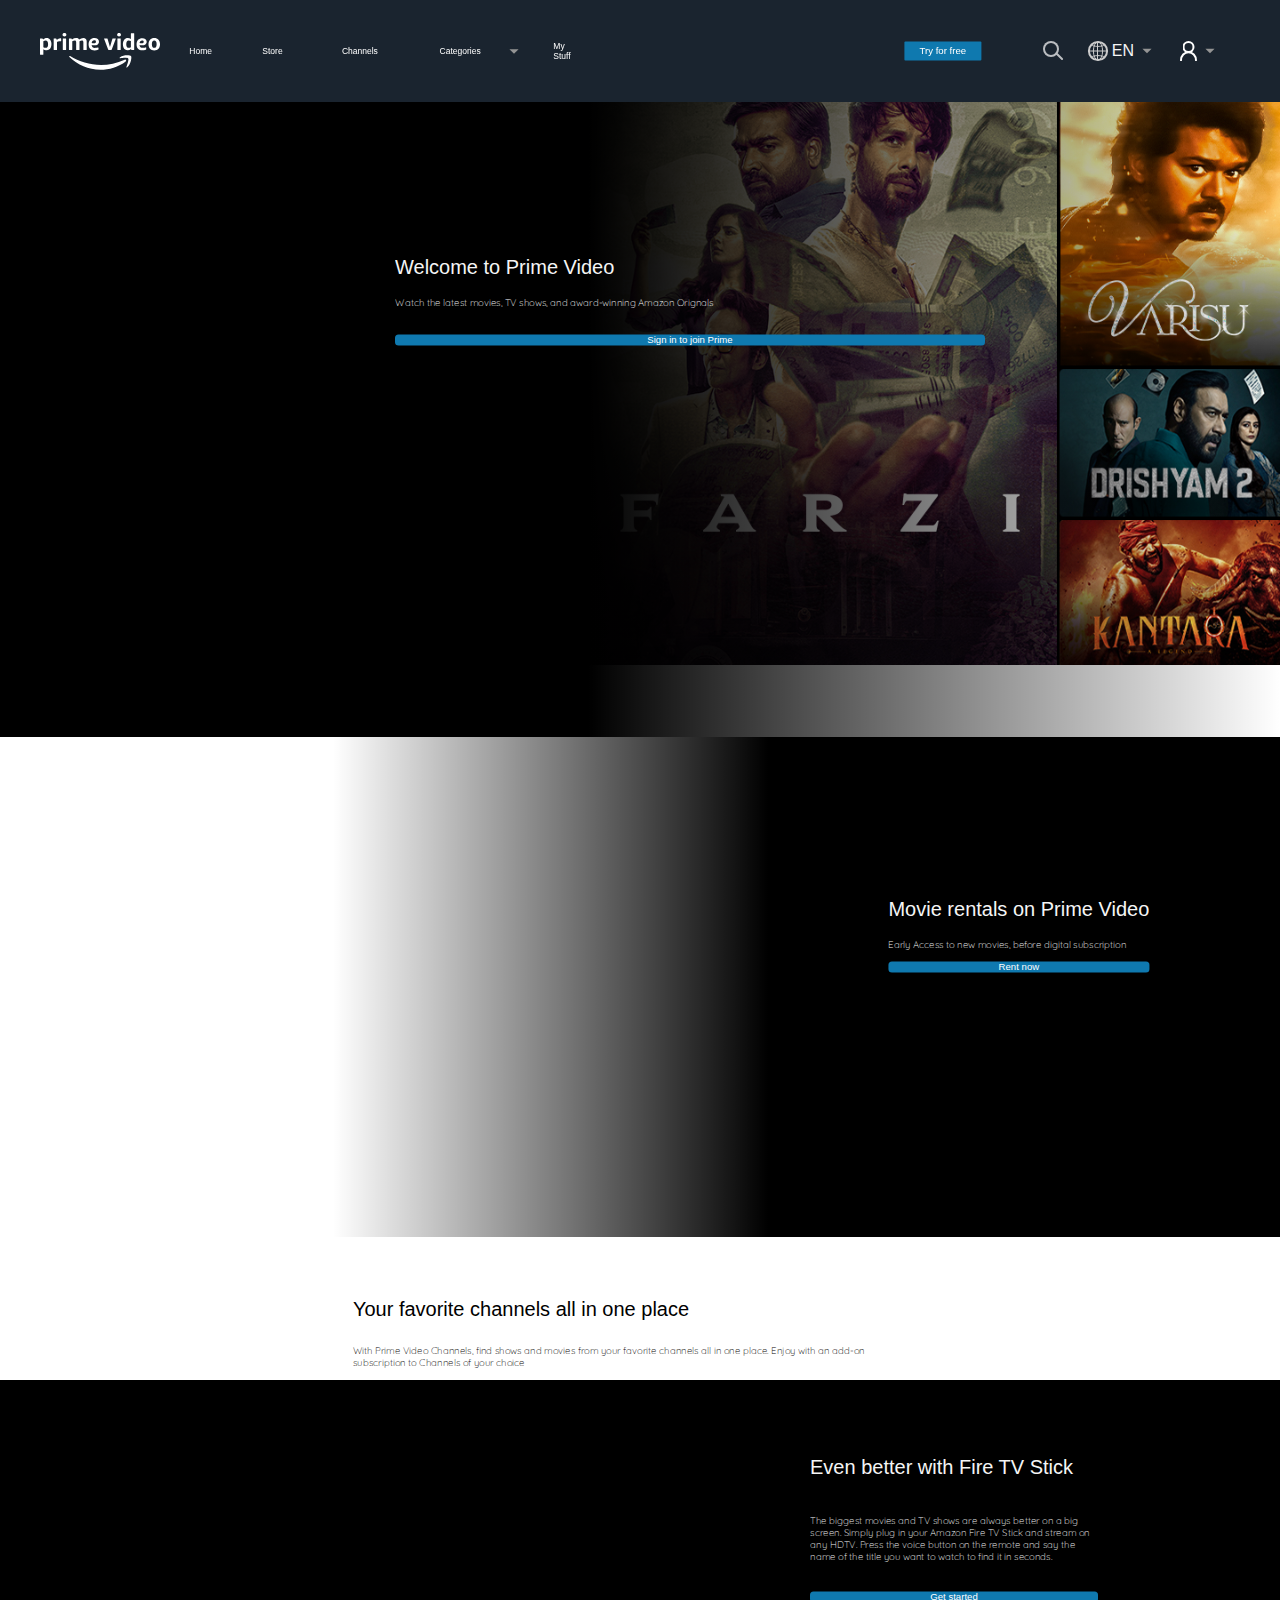
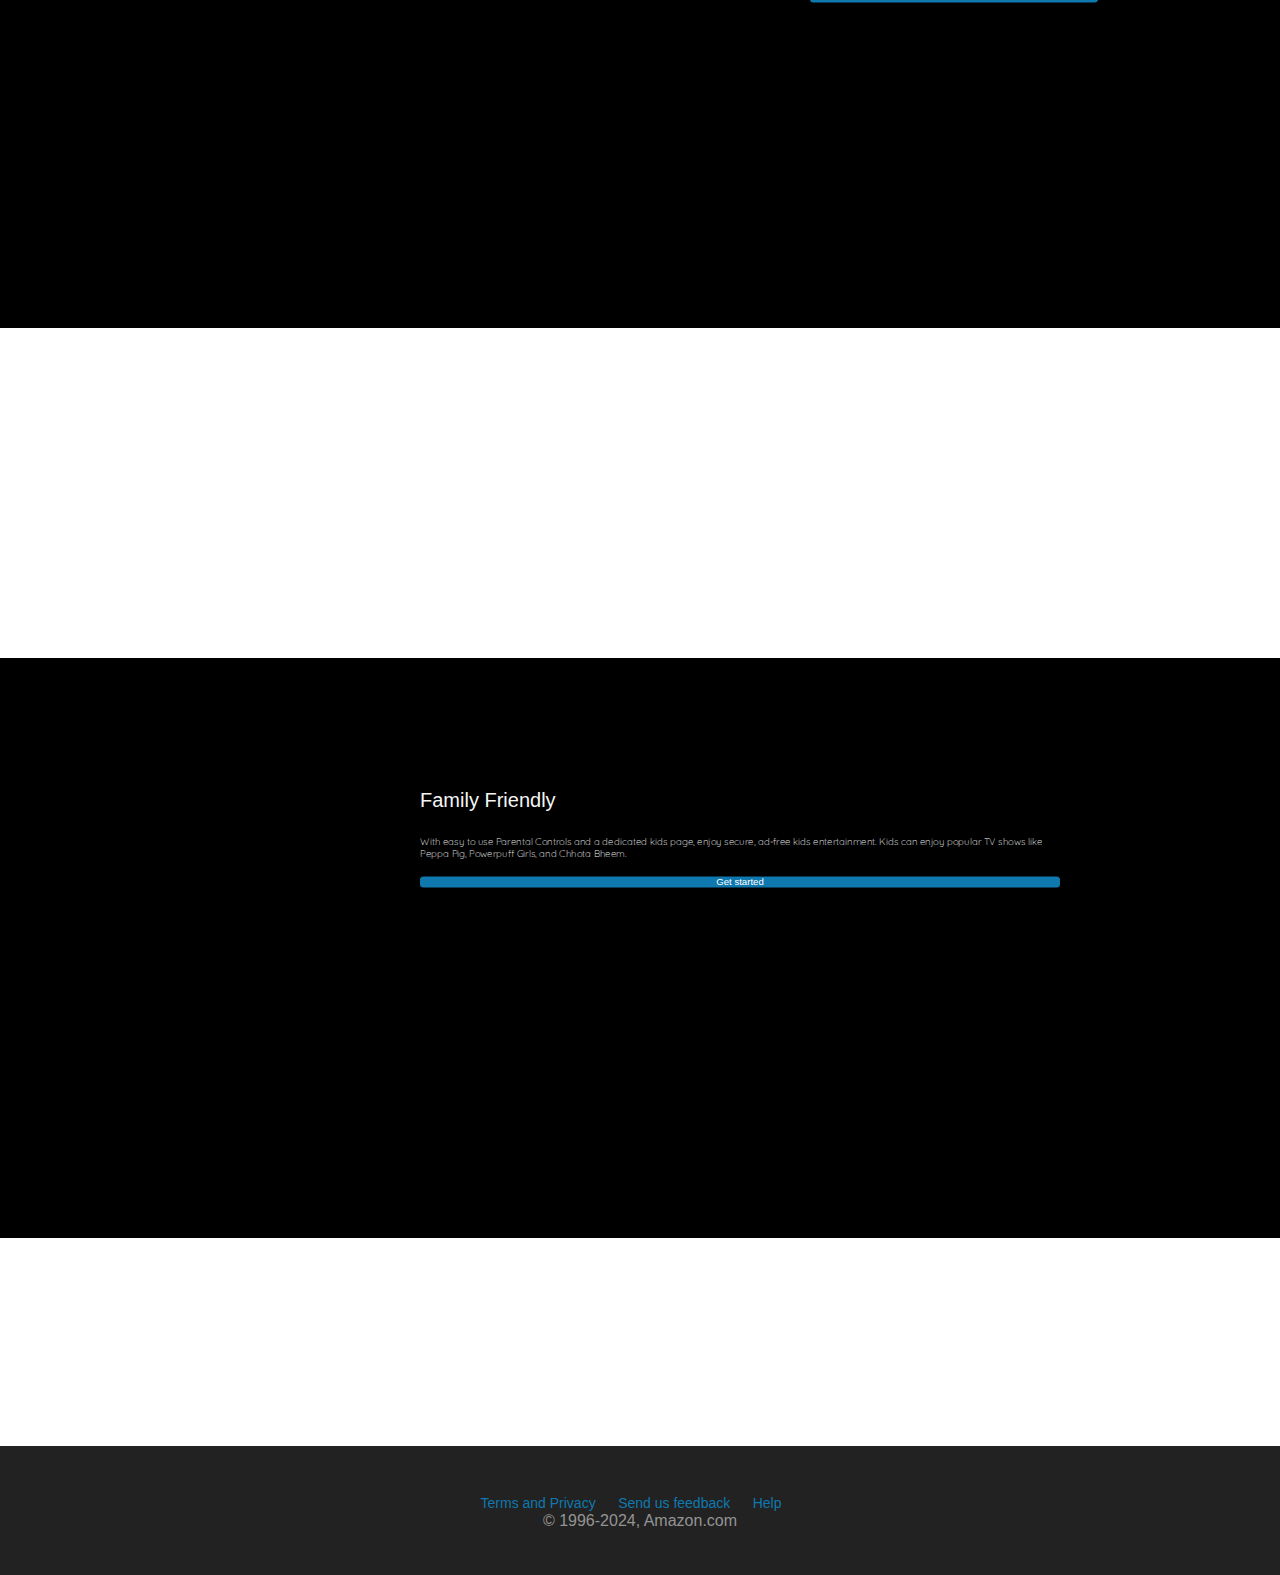
==== index.html @ eb1b0cbf "v1.0" ====
<!DOCTYPE html>
<html lang="en">
<head>
    <meta charset="UTF-8">
    <meta http-equiv="X-UA-Compatible" content="IE=edge">
    <meta name="viewport" content="width=device-width, initial-scale=1.0">
    <title>Welcome to Prime Video</title>
    <link rel="shortcut icon" href="images/primevideo-favicon.png" type="image/x-icon">
    <link rel="stylesheet" href="css/style.css">
    <link rel="stylesheet" href="css/responsive.css">
</head>
<body>
    <header class="">
        <nav class="nav-content">
            <div class="left-nav col-9">
                <img src="svg/logo.svg" alt="">
                <a class="nav-hide"  href="index.html" target=""  rel="">Home</a>
                <a class="nav-hide"  href=""  rel="">Store</a>
                <a  class="nav-hide" href=""  rel="">Channels</a>
                <a  class="nav-hide" href=""  rel="">Categories</a> <img class= "drop-svg-left nav-hide" src="svg/dropdown.svg" alt="">
                <a  class="nav-hide" href="login.html"  rel="">My Stuff</a>
            </div>

            <div class="right-nav">
                <!-- <a href="http://" target="_blank" rel="">Try for free</a> -->
                <button id="try-button">Try for free</button>
                <img class = "right-nav-img" src="svg/search.svg" alt="">
                <img class = "right-nav-img globe-img" src="svg/globe.svg" alt=""> EN <img class= "drop-svg" src="svg/dropdown.svg" alt="">
                <img class = "right-nav-img" src="svg/user.svg" alt=""> <img class= "drop-svg" src="svg/dropdown.svg" alt="">
            </div>
        </nav>
    </header>
    <div class="welcome-box ">
        <div class="welcome-img ">
        </div>
        <div class="welcome-box-content">
            <h1>Welcome to Prime Video</h1>
            <p>Watch the latest movies, TV shows, and award-winning Amazon Orignals</p>
            <button>Sign in to join Prime</button>
        </div>
    </div>
    <div class="featured">
        <div class="featured-content">
            <h1>Movie rentals on Prime Video</h1>
            <p>Early Access to new movies, before digital subscription</p>
            <button>Rent now</button>
        </div>
    </div>
    <div class="channels">
        <div class="channel-left">
            <h1>Your favorite channels all in one place</h1>
            <p>With Prime Video Channels, find shows and movies from your favorite channels all in one place. Enjoy with an add-on subscription to Channels of your choice</p>
        </div>
        <div class="channel-right">
            <div class="channel-right-row">
                <img src="https://m.media-amazon.com/images/G/31/AmazonVideo/2021/Channels/MLP/LionsgatePlay-426X2946_V1.jpg" alt="">
                <img src="https://m.media-amazon.com/images/G/31/AmazonVideo/2021/Channels/MLP/426x294_Discovery.jpg" alt="">
                <img src="https://m.media-amazon.com/images/G/31/AmazonVideo/2021/Channels/MLP/Erosnow-426X2948_V1.jpg" alt="">
            </div>
            <div class="channel-right-row">
                <img src="https://m.media-amazon.com/images/G/31/AmazonVideo/2021/Channels/MLP/426x294_MANORAMAMAX.jpg" alt="">
                <img src="https://m.media-amazon.com/images/G/31/AmazonVideo/2021/Channels/MLP/hoichoi-426X2946_V1.jpg" alt="">
                <img src="https://m.media-amazon.com/images/G/31/AmazonVideo/2021/X-site/MLP/Channels/Vrott.png" alt="">
            </div>
            <div class="channel-right-row">
                <img src="https://m.media-amazon.com/images/G/31/AmazonVideo/2021/X-site/MLP/Channels/Amc.png" alt="">
                <img src="https://m.media-amazon.com/images/G/31/AmazonVideo/2021/Channels/MLP/Docubay-426X2947_V1.jpg" alt="">
                <img src="https://m.media-amazon.com/images/G/31/AmazonVideo/2021/Channels/MLP/Mubi-426X2946_V1.jpg" alt="">
            </div>
            <div class="channel-right-row">
                <img src="https://m.media-amazon.com/images/G/31/AmazonVideo/2021/X-site/MLP/Channels/iWonder.png" alt="">
                <img src="https://m.media-amazon.com/images/G/31/AmazonVideo/2021/X-site/MLP/Channels/Stingray.png" alt="">
                <img src="https://m.media-amazon.com/images/G/31/AmazonVideo/2021/X-site/MLP/Channels/426x294_ShortsTV.jpg" alt="">
            </div>
        </div>
    </div>
    <div class="fire-stick">
        <div class="fire-stick-content">
            <h1>Even better with Fire TV Stick</h1>
            <p>The biggest movies and TV shows are always better on a big screen. Simply plug in your Amazon Fire TV Stick and stream on any HDTV. Press the voice button on the remote and say the name of the title you want to watch to find it in seconds.</p>
            <button>Get started</button>
        </div>
    </div>
    <div class="kids-zone">
        <div class="kids-zone-content">
            <h1>Family Friendly</h1>
            <p>With easy to use Parental Controls and a dedicated kids page, enjoy secure, ad-free kids entertainment. Kids can enjoy popular TV shows like Peppa Pig, Powerpuff Girls, and Chhota Bheem.</p>
            <button>Get started</button>
        </div>
    </div>
    <footer>
        <img src="https://m.media-amazon.com/images/G/01/digital/video/acquisition/web_footer_logo._CB462908456_.png" alt=""><br>
        <a href="http://" target="_blank" rel="noopener noreferrer">Terms and Privacy</a>
    <a href="http://" target="_blank" rel="noopener noreferrer">Send us feedback</a>
    <a href="http://" target="_blank" rel="noopener noreferrer">Help</a>
    <h5>© 1996-2024, Amazon.com </h5>
    </footer>
    <!-- <script src="https://cdn.jsdelivr.net/npm/bootstrap@5.3.0-alpha1/dist/js/bootstrap.bundle.min.js" integrity="sha384-w76AqPfDkMBDXo30jS1Sgez6pr3x5MlQ1ZAGC+nuZB+EYdgRZgiwxhTBTkF7CXvN" crossorigin="anonymous"></script> -->
</body>
</html>
---- css/style.css ----
@import url('https://fonts.googleapis.com/css2?family=Quicksand:wght@300&display=swap');
@import url(//db.onlinewebfonts.com/c/157c6cc36dd65b1b2adc9e7f3329c761?family=Amazon+Ember);
@font-face {
    font-family: "Amazon Ember", sans-serif;
    src: url(/AmazonEmber.ttf);
}

body{
    font-family: "Amazon Ember", "amazon-ember", Arial, sans-serif;
    margin: 0;
    padding: 0;
    color: whitesmoke;
}
a,p,button,h1,h2,h3{
    margin: 0;
    padding: 0;
    /* color:whitesmoke; */
}
h1{
    font-weight: 200;
    margin-bottom: 25px;
    font-size: 2.5rem;
    width: 690px;
}
p{
    font-weight: 100;
    font-size: 1.2rem;
    margin-bottom: 10px;
    font-family: 'Quicksand', sans-serif;


}
button{
    padding: 10px 20px;
    font-size: 1.2rem;
    background-color: #0F79AF;
    color: white;
    font-weight: 100;
    border-radius: 7px;
    border: none;
    width: 250px;
    margin-top: 40px;
}
/* Header  */
header{
    width: 100%;
    position: fixed !important;
    top: 0;
    z-index: 1;
    justify-content: center;
    align-items: center;
    overflow: hidden;
}
#try-button{
    background-color: #0F79AF;
    padding: 8px 20px;
    border-radius: 2px;
    margin-top: 0;
    width: 8em;
}
#try-button:hover{
    background-color:#44b5ee ;
}
nav{
    background-color: #1A242F;
    padding: 16px 40px;
    display: flex;
    justify-content: space-between;
    align-items: center;
}
nav a{
    text-decoration: none;
    font-size: 17px;
    color: white;
    font-weight: 100;
}
.left-nav, .right-nav{
    display: flex;
    align-items: center;
}
.left-nav a{
    margin: 15px 12px;
}
.left-nav img{
    height: 37px;
    margin-right: 5px;
}
.drop-svg-left{
    margin-left: -10px;
    width: 20px;
}
/* .right-nav a{
    background-color: #0F79AF;
    padding: 8px 20px;
    border-radius: 2px;
} */
.right-nav{
    margin-right: 20px;
}
.right-nav img{
    margin-left: 3px;
}
.globe-img{
    margin-right: 3px;
}
.right-nav-img{
    padding-left: 20px;
}
.drop-svg{
    width: 20px;
}
/* welcome box  */
.welcome-box{
    margin-top: 65px;
    background:linear-gradient(90deg, rgba(0,0,0,1) 0%, rgba(0,0,0,1) 46%, rgba(255,255,255,0) 100%), url(/images/MLP.jpg) ;
    background-repeat: no-repeat;
    height: 42em;
    width: 100%;
    background-size: 100% !important;
}
.welcome-box-content{
    padding: 180px 0 0 100px;
}
.welcome-box-content button{
    margin-top: 15px;
}
/* features  */
.featured{
    background-image: linear-gradient(to left, #000 40%, transparent 74%),url("https://m.media-amazon.com/images/G/31/AmazonVideo/2021/X-site/MLP/TVOD/TVOD_MLP_Left.jpg");
    background-repeat: no-repeat;
    height: 500px;
    background-size: 100% !important;
}
.featured-content{
    right: 0;
    padding-top: 150px;
    float: right;
    /* padding-left: 1080px; */
}
/* channels  */
.channels{
    display: flex;
}
.channel-left{
    color: black;
    padding-left: 80px;
    margin-top: 50px;
}
.channel-right{
    padding-top: 10px;
    padding-left: 80px;
    margin-right: 10px;
    display: flex;
    justify-content: space-around;
    flex-wrap: wrap;
}
.channel-right img{
    width: 27%;
    transition: box-shadow .3s;
}
.channel-right img:hover{
    box-shadow: 4px 5px 10px 0px rgba(0, 0, 0, 0.5);
    transform: scale(1.01);
}
.fire-stick{
    height: 548px;
    background-color: #000;
    background-image: url("https://images-na.ssl-images-amazon.com/images/G/01/digital/video/Magellan_MLP/MLP_Template_Image_Left._SX1440_CR0,0,865,675_QL80_AC_FP_.jpg");
    background-repeat: no-repeat;
    background-size: 50%;
    position: relative;
}

.fire-stick-content{
    padding-top: 65px;
    padding-left: 0;
    padding-right: 3%;
    margin-right: 0;
    width: 45%;
    height: 89.1%;
    float: right;
    right: 0;
}
.kids-zone{
    height: 440px;
    background-image: url("https://m.media-amazon.com/images/G/01/digital/video/Magellan_MLP/IN-kids-30Jan._CB1517304519_.jpg");
    background-repeat: no-repeat;
    background-size: auto;
    background-color: black;
    width: 100%;
    background-position: right;
    z-index: 1 !important;
}
.kids-zone-content{
    padding: 120px 0 0 100px;
    width: 40%;
    height: 80%;
}
footer{
    background-color: #222222;
    text-align: center;
    padding-top: 30px;
    padding-bottom: 45px;
}
footer h5{
    margin:0;
    font-weight: 100;
    color: #949494;
    font-size: 16px;
}
footer a{
    text-decoration: none;
    color: #0F79AF;
    font-size: 14px;
    margin-right: 18px;
}
---- css/responsive.css ----
@media screen and ( max-width:1440px){
    body{
        overflow: auto;
    }
    header{
        width: 100%;
        overflow: hidden;
        position: fixed;
        z-index: 1 !important;
    }
    .channel-right{
        margin-right: 0;
    }
    .channel-right img{
        width: 32%;
    }
    p{
        width: 80%;
    }
    .kids-zone{
        height: 580px;
    }
}
@media screen and  (max-width:1024px)  {
    header{
        width: 100%;
        /* scale: 0.9; */
    }
    .nav-hide{
        display: none;
    }
    a,p.h1,h2,h3{
        margin: 0;
        padding: 0;
    }
    h1{
        width: auto;
        font-size: 2.5rem;
        margin-bottom: 20px;
        padding: 0 ;
    }
    .channel-right{
        width: 50%;
        display: flex;
        justify-content: space-around;
        flex-wrap: wrap;
    }
    .channel-right img{
        width: 30%;
    }
    .channel-left{
        width: 50%;
        margin-left: 10px;
        margin-right: 0px;
    }
    .fire-stick{
        background-size: 60%;
        margin-bottom: 0;
        padding-bottom: 0;
    }
    .kids-zone{
        z-index: 1 !important;
    }
    .kids-zone-content{
        padding: 120px 0 0 50px;
        width: 33%;
        height: 80%;
    }
}
@media screen and (max-width:768px)  {
    h1{
        font-size: 2rem ;
        width: auto;
    }
    p{
        font-size: 1rem;
        width: auto;
        margin: 0 10px 0 10px;
        padding: 0 ;
    }
    .welcome-box-content button{
        width: 90%;
        border-radius: 2px;
        padding: 7px;
    }
    nav{
        font-size: 1em;        
    }
    .right-nav{
        margin-right: 5px;
    }
    #try-button{
        scale: 0.7;
    }
    .welcome-box{
        background: none;
        position: relative;
        padding: 1px;
        background-position: top;
        background-repeat: no-repeat;
        width: 100%;
        background-image: linear-gradient(0deg, rgba(0,0,0,1) 50%, rgba(255,255,255,0) 75%), url(https://m.media-amazon.com/images/G/31/AmazonVideo/2019/MLP._SX1440_CR575,0,865,675_QL80_AC_FP_.jpg) !important;
    }
    .welcome-box-content{
        background-color: #000;
        width: 100%;
        position: relative;
        text-align: center;
        margin-top: 350px ;
        padding: 10px 0px 60px 0px;
        color: whitesmoke;
    }
    .featured{
        background: none;
        position: relative;
        padding: 1px;
        background-position: top;
        background-repeat: no-repeat;
        text-align: center;
        background-image: linear-gradient(0deg, rgba(0,0,0,1) 50%, rgba(255,255,255,0) 75%),url("https://m.media-amazon.com/images/G/31/AmazonVideo/2021/X-site/MLP/TVOD/TVOD_MLP_Left._SX1440_CR0,0,865,675_QL80_AC_FP_.jpg");
    }
    .featured-content{
        background-color: #000;
        width: 100%;
        position: relative;
        margin-top: 350px;
        padding-bottom: 50px;
        padding-top: 0;
    }
    .featured-content button{
        width: 50%;
        padding: 10px;
        font-size: 15px;
    }
    .channels{
        width: 100%;
        display: flex;
        flex-direction: column;
        align-items: center;
    }
    .channel-left{
        box-sizing: border-box;
        width: 100%;
        position: relative;
        text-align: center;
        margin: 0;
        padding: 0 20px;
    }
    .channel-right{
        width: 100%;
        text-align: center;
        padding: 0 0;
    }
    .channel-right img{
        padding: 0;
        width: 25%;
    }
    .fire-stick{
        position: relative;
        padding: 1px;
        background-position: top;
        background-size: 90%;
        background-repeat: no-repeat;
        text-align: center;
    }
    .fire-stick-content{
        background-color: #000;
        width: 100%;
        position: relative;
        margin-top: 390px;
        padding: 0;
    }
    .fire-stick-content button{
        width: 50%;
        padding: 10px;
    }
    .fire-stick-content p{
        margin: 0;
        padding: 0 0px;
    }
    .kids-zone{
        background: none;
        position: relative;
        padding: 1px;
        background-position: top;
        background-size: 100%;
        background-image: url("https://m.media-amazon.com/images/G/01/digital/video/Magellan_MLP/IN-kids-30Jan._SX1440_CR575,0,865,675_QL80_AC_FP_.jpg");
        background-repeat: no-repeat;
        text-align: center;
        margin-top: 250px;
    }
    .kids-zone-content{
        background-color: #000;
        width:100%;
        position: relative;
        margin-top: 500px;
        padding: 0;
    }
    .kids-zone-content button{
        width: 50%;
        padding: 10px;
    }
    .kids-zone-content p{
        margin: 0 0px ;
        font-size: 1em;
        padding: 0;
    }
    .kids-zone-content h1{
        font-size: 1.5rem;
    }
    footer{
        margin-top: 23rem    ;
    }
}
@media screen and  (min-width:425px)  {
    p,h1,button,a{
        scale: 0.5;
        padding: 0;
        margin: 0;
        width: 100%;
    }
    .kids-zone-content {
        width: 100%;
        margin-top: 330px;
    }
    footer{
        margin-top: 13rem;
    }
}
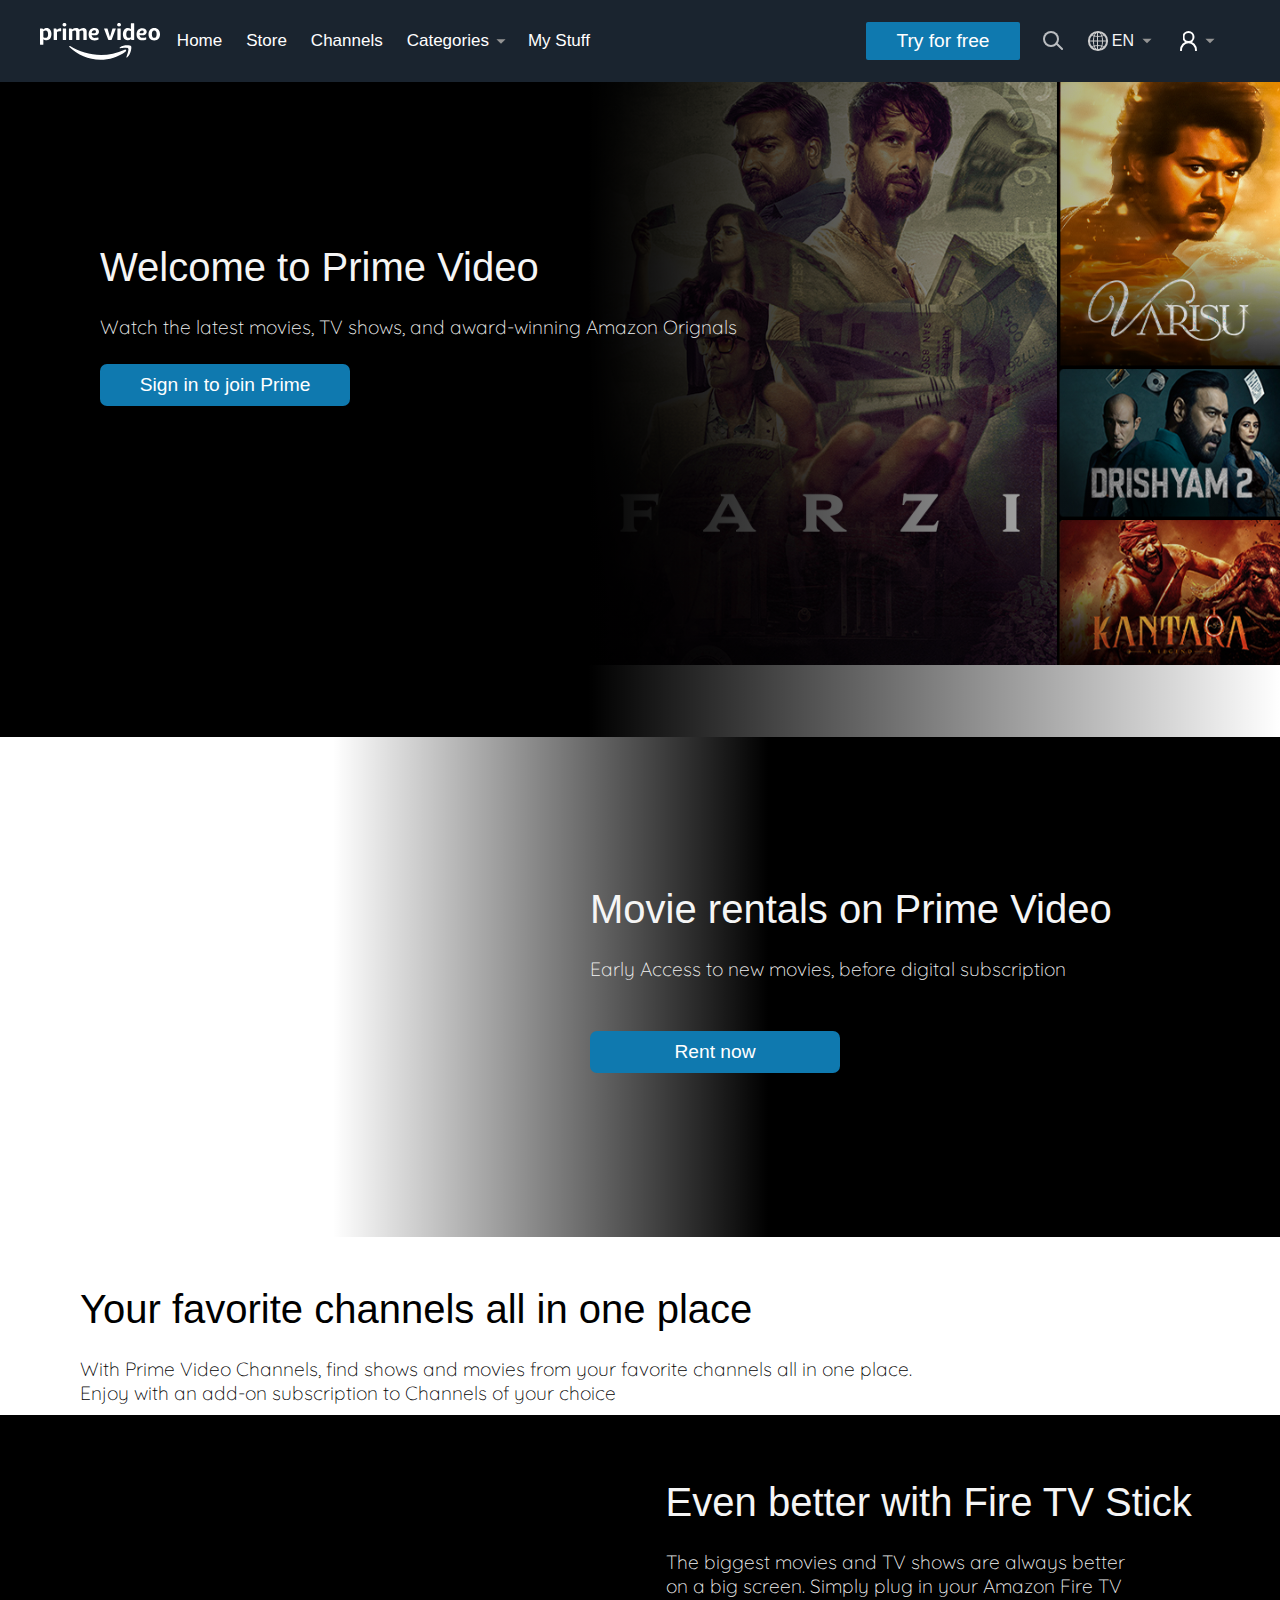
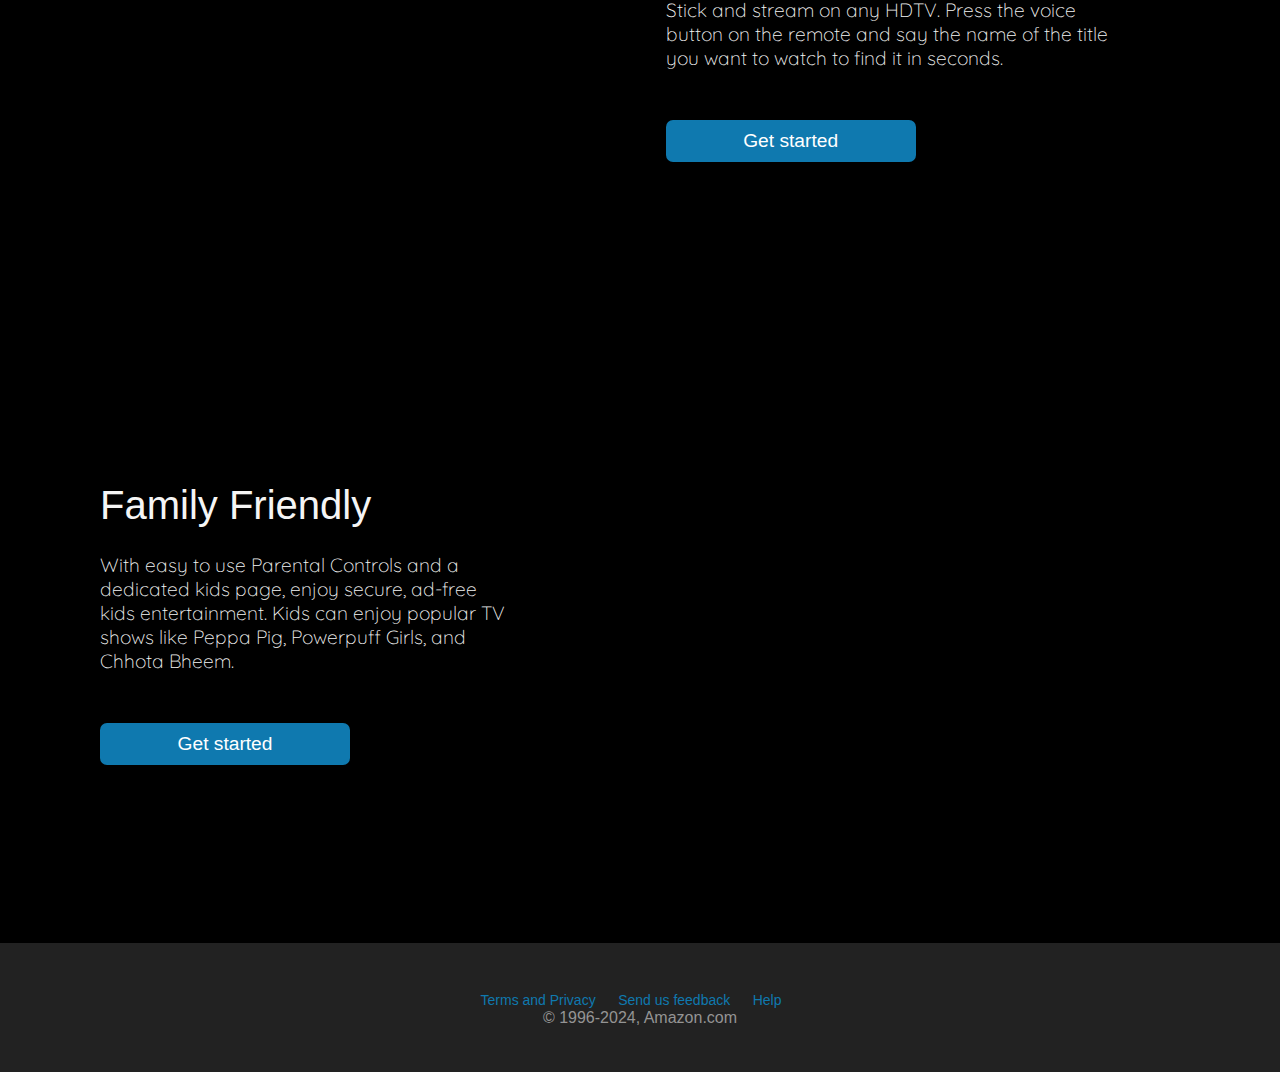
==== commit 022c5dc6: "v1.1" ====
--- a/index.html
+++ b/index.html
@@ -23,7 +23,7 @@
 
             <div class="right-nav">
                 <!-- <a href="http://" target="_blank" rel="">Try for free</a> -->
-                <button id="try-button">Try for free</button>
+                <button id="try-button" >Try for free</button>
                 <img class = "right-nav-img" src="svg/search.svg" alt="">
                 <img class = "right-nav-img globe-img" src="svg/globe.svg" alt=""> EN <img class= "drop-svg" src="svg/dropdown.svg" alt="">
                 <img class = "right-nav-img" src="svg/user.svg" alt=""> <img class= "drop-svg" src="svg/dropdown.svg" alt="">
--- a/css/responsive.css
+++ b/css/responsive.css
@@ -1,4 +1,4 @@
-@media screen and ( max-width:1440px){
+@media only screen and ( max-width:1440px){
     body{
         overflow: auto;
     }
@@ -21,7 +21,7 @@
         height: 580px;
     }
 }
-@media screen and  (max-width:1024px)  {
+@media only screen and  (max-width:1024px)  {
     header{
         width: 100%;
         /* scale: 0.9; */
@@ -67,7 +67,7 @@
         height: 80%;
     }
 }
-@media screen and (max-width:768px)  {
+@media only screen and (max-width:768px)  {
     h1{
         font-size: 2rem ;
         width: auto;
@@ -182,6 +182,7 @@
         background: none;
         position: relative;
         padding: 1px;
+        background-color: #000;
         background-position: top;
         background-size: 100%;
         background-image: url("https://m.media-amazon.com/images/G/01/digital/video/Magellan_MLP/IN-kids-30Jan._SX1440_CR575,0,865,675_QL80_AC_FP_.jpg");
@@ -212,7 +213,7 @@
         margin-top: 23rem    ;
     }
 }
-@media screen and  (min-width:425px)  {
+@media only screen and  (max-width:425px)  {
     p,h1,button,a{
         scale: 0.5;
         padding: 0;
@@ -226,4 +227,4 @@
     footer{
         margin-top: 13rem;
     }
-}+}
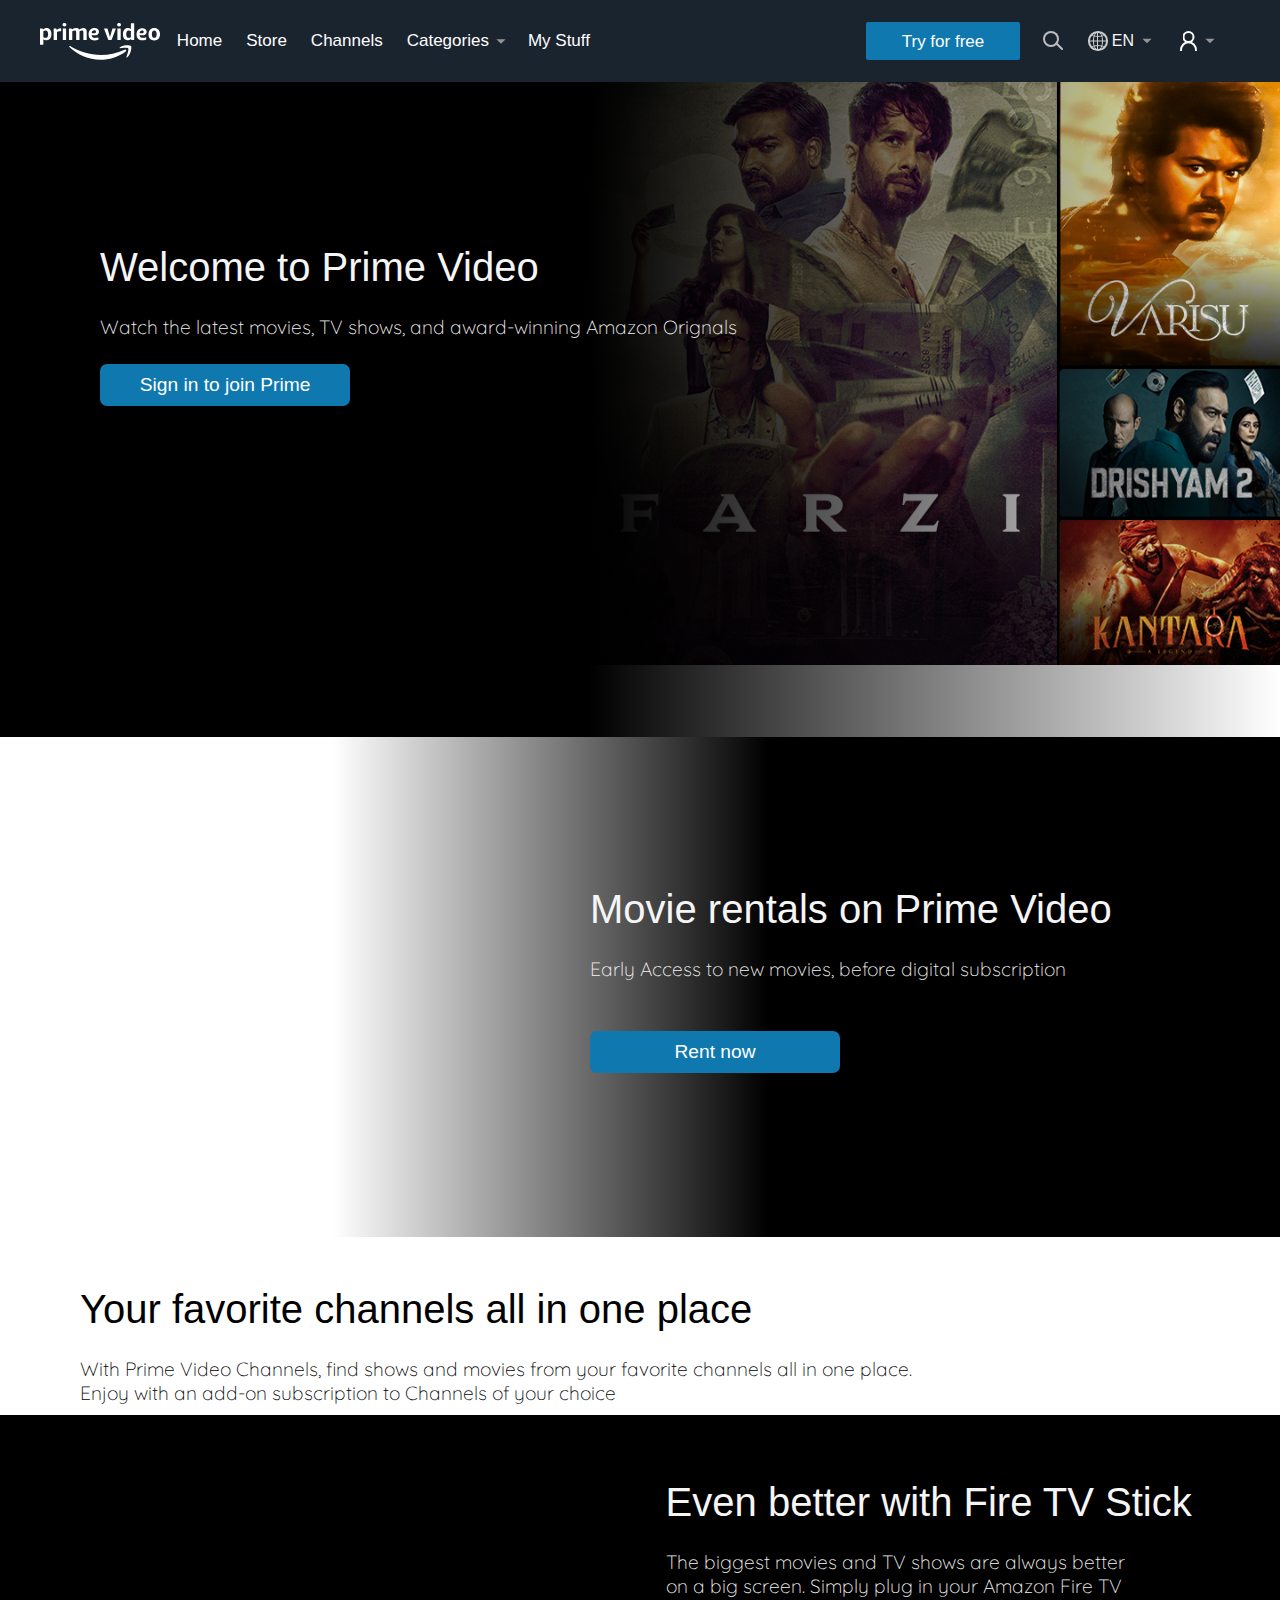
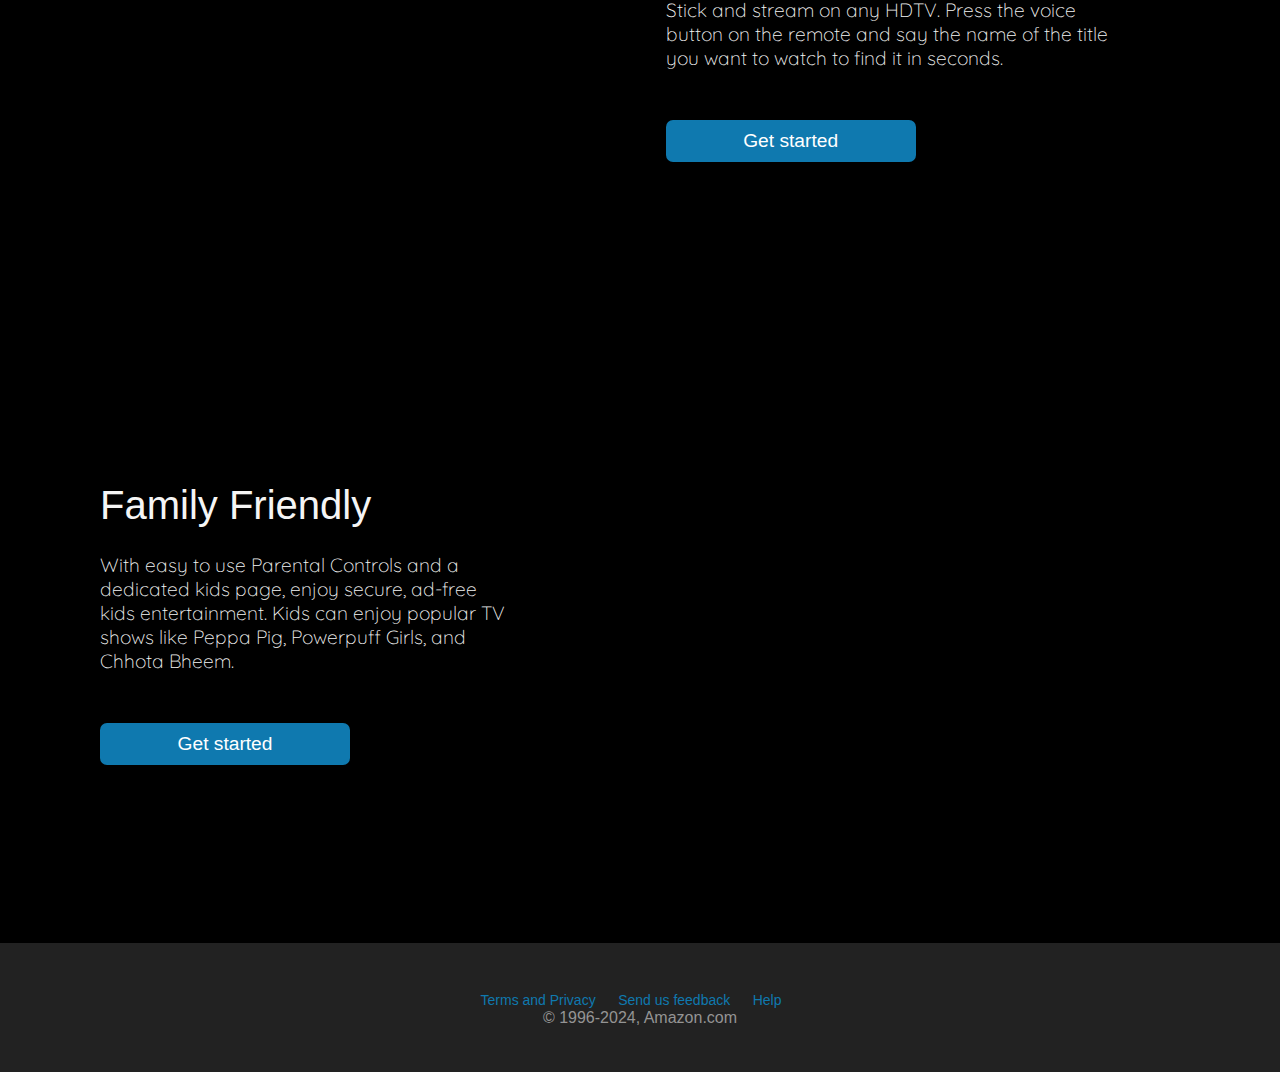
==== commit 7d74e447: "added screenshots" ====
--- a/index.html
+++ b/index.html
@@ -12,21 +12,22 @@
 <body>
     <header class="">
         <nav class="nav-content">
-            <div class="left-nav col-9">
+            <div class="left-nav">
                 <img src="svg/logo.svg" alt="">
                 <a class="nav-hide"  href="index.html" target=""  rel="">Home</a>
                 <a class="nav-hide"  href=""  rel="">Store</a>
                 <a  class="nav-hide" href=""  rel="">Channels</a>
-                <a  class="nav-hide" href=""  rel="">Categories</a> <img class= "drop-svg-left nav-hide" src="svg/dropdown.svg" alt="">
+                <a  class="nav-hide" href=""  rel="">Categories</a> 
+                <img class= "drop-svg-left nav-hide" src="svg/dropdown.svg" alt="">
                 <a  class="nav-hide" href="login.html"  rel="">My Stuff</a>
             </div>
 
             <div class="right-nav">
                 <!-- <a href="http://" target="_blank" rel="">Try for free</a> -->
-                <button id="try-button" >Try for free</button>
+                <button id="try-button" ><a href="login.html">Try for free</a></button>
                 <img class = "right-nav-img" src="svg/search.svg" alt="">
-                <img class = "right-nav-img globe-img" src="svg/globe.svg" alt=""> EN <img class= "drop-svg" src="svg/dropdown.svg" alt="">
-                <img class = "right-nav-img" src="svg/user.svg" alt=""> <img class= "drop-svg" src="svg/dropdown.svg" alt="">
+                <img class = "right-nav-img globe-img " src="svg/globe.svg" alt=""> EN <img class= "drop-svg " src="svg/dropdown.svg" alt="">
+                <img class = "right-nav-img" id="nav-extra" src="svg/user.svg" alt=""> <img class= "drop-svg" id="nav-extra" src="svg/dropdown.svg" alt="">
             </div>
         </nav>
     </header>
--- a/css/style.css
+++ b/css/style.css
@@ -89,11 +89,6 @@
     margin-left: -10px;
     width: 20px;
 }
-/* .right-nav a{
-    background-color: #0F79AF;
-    padding: 8px 20px;
-    border-radius: 2px;
-} */
 .right-nav{
     margin-right: 20px;
 }
@@ -112,7 +107,7 @@
 /* welcome box  */
 .welcome-box{
     margin-top: 65px;
-    background:linear-gradient(90deg, rgba(0,0,0,1) 0%, rgba(0,0,0,1) 46%, rgba(255,255,255,0) 100%), url(/images/MLP.jpg) ;
+    background:linear-gradient(90deg, rgba(0,0,0,1) 0%, rgba(0,0,0,1) 46%, rgba(255,255,255,0) 100%), url("../images/MLP.jpg") ;
     background-repeat: no-repeat;
     height: 42em;
     width: 100%;
--- a/css/responsive.css
+++ b/css/responsive.css
@@ -24,6 +24,7 @@
 @media only screen and  (max-width:1024px)  {
     header{
         width: 100%;
+        z-index: 1;
         /* scale: 0.9; */
     }
     .nav-hide{
@@ -58,9 +59,6 @@
         margin-bottom: 0;
         padding-bottom: 0;
     }
-    .kids-zone{
-        z-index: 1 !important;
-    }
     .kids-zone-content{
         padding: 120px 0 0 50px;
         width: 33%;
@@ -215,7 +213,7 @@
 }
 @media only screen and  (max-width:425px)  {
     p,h1,button,a{
-        scale: 0.5;
+        /* scale: 0.5; */
         padding: 0;
         margin: 0;
         width: 100%;
